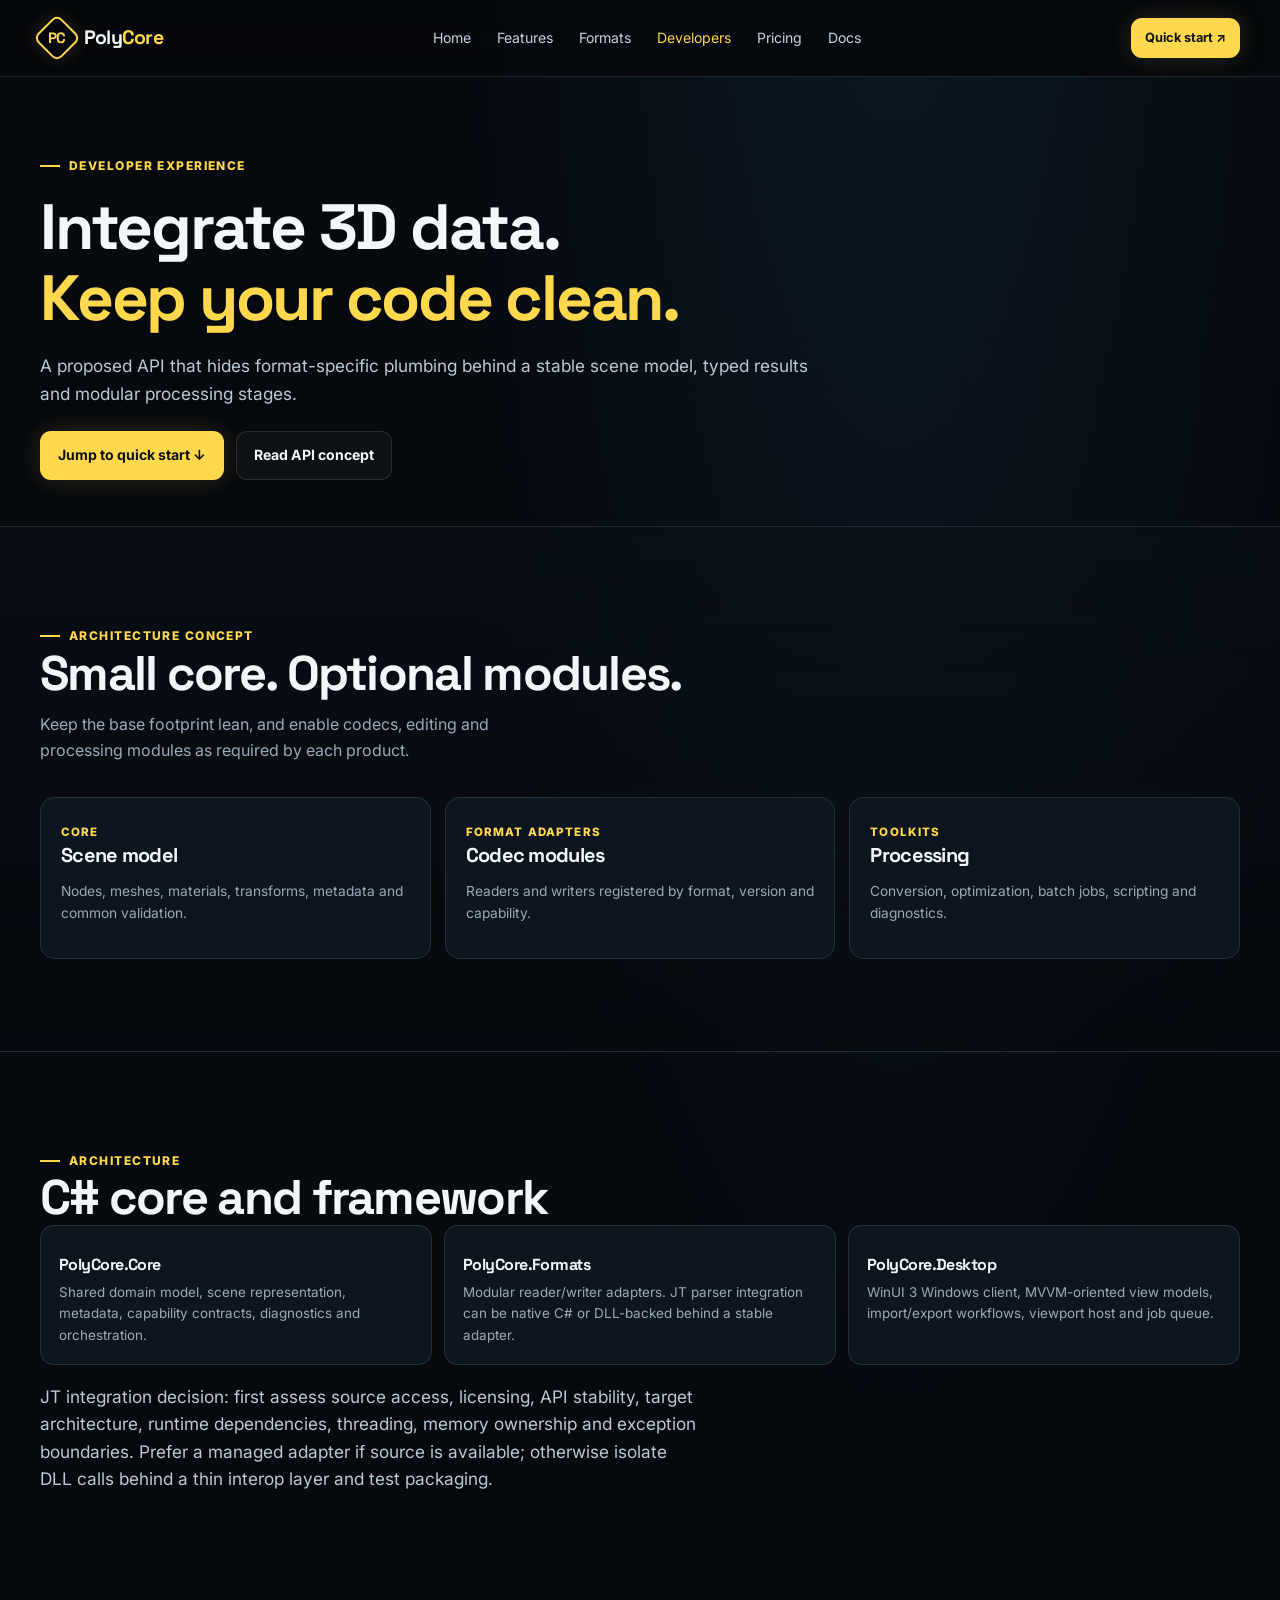
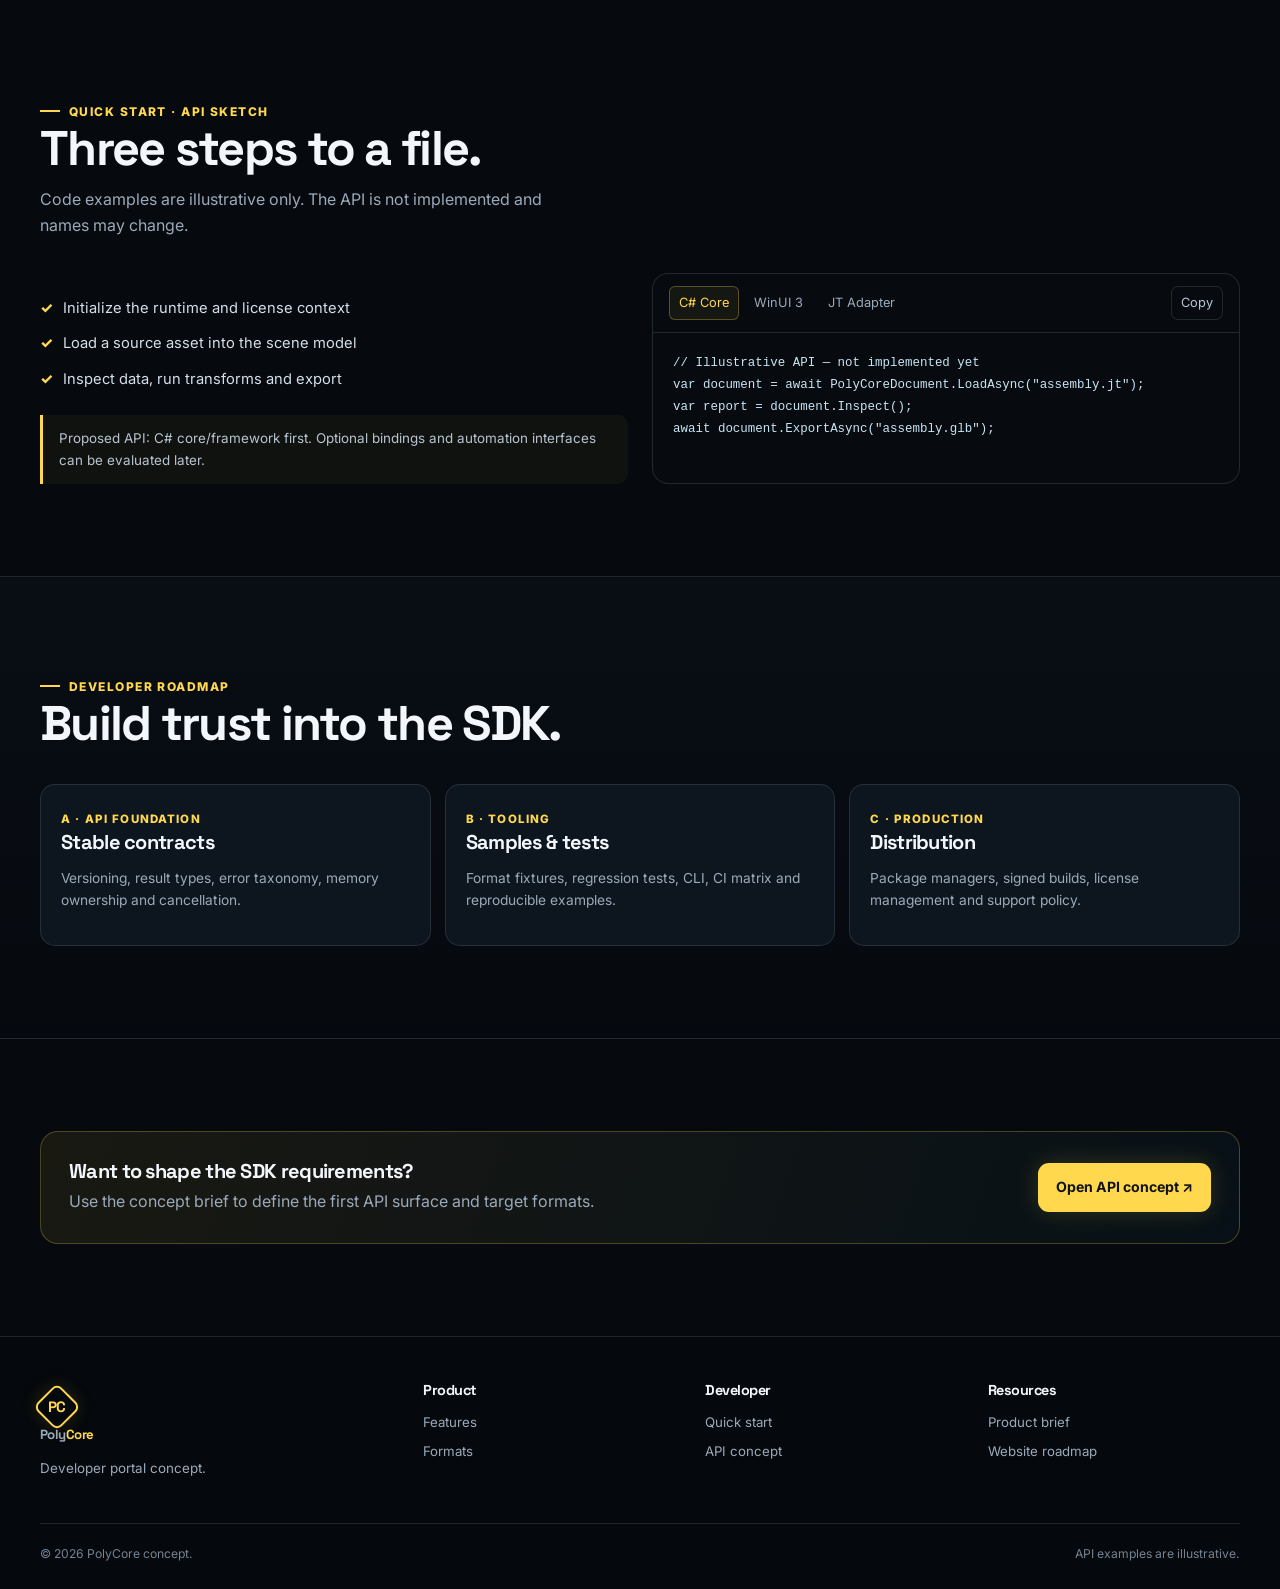
==== developers.html @ e4410fe8 "Initial commit: PolyCore concept website (extracted from public repo)" ====
<!doctype html><html lang="en"><head><meta charset="utf-8"><meta name="viewport" content="width=device-width,initial-scale=1"><title>Developers — PolyCore</title><link rel="stylesheet" href="styles.css"></head><body><header class="topbar"><div class="wrap nav"><a class="brand" href="index.html"><span class="brand-mark"><span>PC</span></span><span>Poly<span class="core">Core</span></span></a><nav class="navlinks"><a href="index.html">Home</a><a href="features.html">Features</a><a href="formats.html">Formats</a><a class="active" href="developers.html">Developers</a><a href="pricing.html">Pricing</a><a href="docs/PRODUCT-BRIEF.md">Docs</a></nav><div class="nav-actions"><a class="btn btn-primary btn-small" href="#quickstart">Quick start ↗</a><button class="menu-toggle">☰</button></div></div></header><main><section class="page-hero"><div class="wrap"><span class="eyebrow">Developer experience</span><h1>Integrate 3D data.<br><span style="color:var(--yellow)">Keep your code clean.</span></h1><p class="lead">A proposed API that hides format-specific plumbing behind a stable scene model, typed results and modular processing stages.</p><div class="hero-actions" style="margin-top:24px"><a class="btn btn-primary" href="#quickstart">Jump to quick start ↓</a><a class="btn btn-secondary" href="docs/SDK-API-CONCEPT.md">Read API concept</a></div></div></section><section class="section section-alt"><div class="wrap"><div class="section-head"><div><span class="eyebrow">Architecture concept</span><h2>Small core. Optional modules.</h2><p>Keep the base footprint lean, and enable codecs, editing and processing modules as required by each product.</p></div></div><div class="roadmap"><article class="roadmap-card"><span class="stage">Core</span><h3>Scene model</h3><p>Nodes, meshes, materials, transforms, metadata and common validation.</p></article><article class="roadmap-card"><span class="stage">Format adapters</span><h3>Codec modules</h3><p>Readers and writers registered by format, version and capability.</p></article><article class="roadmap-card"><span class="stage">Toolkits</span><h3>Processing</h3><p>Conversion, optimization, batch jobs, scripting and diagnostics.</p></article></div></div></section><section id="architecture" class="section"><div class="wrap"><span class="eyebrow">Architecture</span><h2>C# core and framework</h2><div class="mini-cards"><div class="mini-card"><h3>PolyCore.Core</h3><p>Shared domain model, scene representation, metadata, capability contracts, diagnostics and orchestration.</p></div><div class="mini-card"><h3>PolyCore.Formats</h3><p>Modular reader/writer adapters. JT parser integration can be native C# or DLL-backed behind a stable adapter.</p></div><div class="mini-card"><h3>PolyCore.Desktop</h3><p>WinUI 3 Windows client, MVVM-oriented view models, import/export workflows, viewport host and job queue.</p></div></div><p class="lead">JT integration decision: first assess source access, licensing, API stability, target architecture, runtime dependencies, threading, memory ownership and exception boundaries. Prefer a managed adapter if source is available; otherwise isolate DLL calls behind a thin interop layer and test packaging.</p></div></section><section id="quickstart" class="section"><div class="wrap"><div class="section-head"><div><span class="eyebrow">Quick start · API sketch</span><h2>Three steps to a file.</h2><p>Code examples are illustrative only. The API is not implemented and names may change.</p></div></div><div class="dev-grid"><div><ul class="check-list"><li>Initialize the runtime and license context</li><li>Load a source asset into the scene model</li><li>Inspect data, run transforms and export</li></ul><div class="note">Proposed API: C# core/framework first. Optional bindings and automation interfaces can be evaluated later.</div></div><div class="code-card"><div class="code-head"><div class="code-tabs"><button class="code-tab active" data-code-tab="csharp">C# Core</button><button class="code-tab" data-code-tab="winui">WinUI 3</button><button class="code-tab" data-code-tab="interop">JT Adapter</button></div><button class="copy-btn" data-copy="#code-csharp">Copy</button></div><pre id="code-csharp" data-code-block="csharp"><code>// Illustrative API — not implemented yet
var document = await PolyCoreDocument.LoadAsync("assembly.jt");
var report = document.Inspect();
await document.ExportAsync("assembly.glb");</code></pre><pre id="code-winui" class="hidden" data-code-block="winui"><code>// WinUI 3 ViewModel concept
[RelayCommand]
private async Task ImportAsync()
{
    var result = await _importService.LoadAsync(FilePath);
    Scene = result.Document;
}</code></pre><pre id="code-interop" class="hidden" data-code-block="interop"><code>// JT adapter concept
var result = await _jtAdapter.ImportAsync(
    stream, options, cancellationToken);
// Current code: JtFormatAdapter implements IFormatAdapter; it is source-integrated and read-only.</code></pre></div></div></div></section><section class="section section-alt"><div class="wrap"><div class="section-head"><div><span class="eyebrow">Developer roadmap</span><h2>Build trust into the SDK.</h2></div></div><div class="roadmap"><article class="roadmap-card"><span class="stage">A · API foundation</span><h3>Stable contracts</h3><p>Versioning, result types, error taxonomy, memory ownership and cancellation.</p></article><article class="roadmap-card"><span class="stage">B · Tooling</span><h3>Samples & tests</h3><p>Format fixtures, regression tests, CLI, CI matrix and reproducible examples.</p></article><article class="roadmap-card"><span class="stage">C · Production</span><h3>Distribution</h3><p>Package managers, signed builds, license management and support policy.</p></article></div></div></section><section class="section"><div class="wrap"><div class="cta-band"><div><h3>Want to shape the SDK requirements?</h3><p>Use the concept brief to define the first API surface and target formats.</p></div><a class="btn btn-primary" href="docs/SDK-API-CONCEPT.md">Open API concept ↗</a></div></div></section></main><footer class="footer"><div class="wrap"><div class="footer-grid"><div><a class="brand" href="index.html"><span class="brand-mark"><span>PC</span></span><span>Poly<span class="core">Core</span></span></a><p>Developer portal concept.</p></div><div><h4>Product</h4><a href="features.html">Features</a><a href="formats.html">Formats</a></div><div><h4>Developer</h4><a href="#quickstart">Quick start</a><a href="docs/SDK-API-CONCEPT.md">API concept</a></div><div><h4>Resources</h4><a href="docs/PRODUCT-BRIEF.md">Product brief</a><a href="docs/WEBSITE-ROADMAP.md">Website roadmap</a></div></div><div class="copyright"><span>© 2026 PolyCore concept.</span><span>API examples are illustrative.</span></div></div></footer><script src="site.js"></script></body></html>
---- styles.css ----
@import url('https://fonts.googleapis.com/css2?family=Inter:wght@400;500;600;700;800&family=Space+Grotesk:wght@500;600;700&display=swap');
:root{--bg:#06090e;--bg2:#0a1018;--panel:#0d151f;--panel2:#111d29;--line:rgba(157,183,208,.17);--text:#f3f7fb;--muted:#9baaba;--yellow:#ffd84d;--yellow2:#f6bd00;--cyan:#3edbff;--violet:#a786ff;--mint:#57e6b1;--magenta:#ff4fb7;--max:1200px;--radius:18px;--shadow:0 20px 60px rgba(0,0,0,.35)}
*{box-sizing:border-box}html{scroll-behavior:smooth}body{margin:0;background:radial-gradient(ellipse at 70% -10%,rgba(39,112,153,.16),transparent 38%),var(--bg);color:var(--text);font-family:Inter,system-ui,sans-serif;line-height:1.6}body:before{content:"";position:fixed;inset:0;pointer-events:none;opacity:.14;background-image:linear-gradient(rgba(64,148,193,.08) 1px,transparent 1px),linear-gradient(90deg,rgba(64,148,193,.08) 1px,transparent 1px);background-size:48px 48px;mask-image:linear-gradient(to bottom,black,transparent 70%);z-index:-1}a{color:inherit;text-decoration:none}img{max-width:100%;display:block}button,input,select{font:inherit}.wrap{width:min(var(--max),calc(100% - 40px));margin-inline:auto}.topbar{position:sticky;top:0;z-index:50;background:rgba(5,8,12,.82);backdrop-filter:blur(16px);border-bottom:1px solid var(--line)}.nav{height:76px;display:flex;align-items:center;justify-content:space-between;gap:24px}.brand{display:flex;align-items:center;gap:10px;font-family:'Space Grotesk',sans-serif;font-size:1.22rem;font-weight:700;letter-spacing:-.04em}.brand-mark{width:34px;height:34px;display:grid;place-items:center;border:2px solid var(--yellow);transform:rotate(45deg);border-radius:7px;box-shadow:0 0 18px rgba(255,216,77,.15)}.brand-mark span{transform:rotate(-45deg);font-weight:800;color:var(--yellow);font-size:15px}.brand .core{color:var(--yellow)}.navlinks{display:flex;gap:26px;align-items:center;color:#c7d3df;font-size:.88rem}.navlinks a{transition:color .2s}.navlinks a:hover,.navlinks a.active{color:var(--yellow)}.nav-actions{display:flex;gap:10px;align-items:center}.menu-toggle{display:none;background:transparent;border:1px solid var(--line);color:white;border-radius:10px;padding:8px 11px}.btn{display:inline-flex;align-items:center;justify-content:center;gap:9px;padding:12px 17px;border-radius:11px;border:1px solid transparent;font-size:.88rem;font-weight:700;transition:transform .2s,box-shadow .2s,background .2s;cursor:pointer}.btn:hover{transform:translateY(-2px)}.btn-primary{background:var(--yellow);color:#101217;box-shadow:0 0 24px rgba(255,216,77,.16)}.btn-primary:hover{box-shadow:0 0 28px rgba(255,216,77,.28)}.btn-secondary{border-color:var(--line);background:rgba(255,255,255,.03);color:var(--text)}.btn-secondary:hover{border-color:var(--cyan)}.btn-small{padding:9px 13px;font-size:.8rem}.eyebrow{display:inline-flex;align-items:center;gap:9px;color:var(--yellow);font-size:.75rem;font-weight:800;letter-spacing:.12em;text-transform:uppercase}.eyebrow:before{content:"";width:20px;height:2px;background:var(--yellow)}h1,h2,h3,h4{font-family:'Space Grotesk',Inter,sans-serif;line-height:1.12;letter-spacing:-.035em;margin:0}h1{font-size:clamp(2.7rem,6vw,5.5rem)}h2{font-size:clamp(1.9rem,3.8vw,3.25rem)}h3{font-size:1.25rem}.lead{font-size:1.08rem;color:#bdcad6;max-width:660px}.muted{color:var(--muted)}.section{padding:92px 0}.section-head{display:flex;align-items:end;justify-content:space-between;gap:24px;margin-bottom:34px}.section-head p{max-width:520px;margin:12px 0 0;color:var(--muted)}.hero{padding:55px 0 70px;position:relative;overflow:hidden}.hero-grid{display:grid;grid-template-columns:1.03fr .97fr;align-items:center;gap:30px;min-height:530px}.hero-copy{position:relative;z-index:2}.hero h1{margin:16px 0 10px}.hero h1 .yellow{color:var(--yellow)}.hero h1 .white{color:#fff}.hero-copy .lead{margin:20px 0 25px}.hero-actions{display:flex;gap:12px;flex-wrap:wrap}.format-chips{display:flex;gap:8px;flex-wrap:wrap;margin-top:28px}.chip{border:1px solid var(--line);padding:7px 10px;border-radius:8px;color:#c8d6e2;font-size:.72rem;font-weight:700;background:rgba(255,255,255,.025)}.chip b{color:var(--cyan)}.hero-art{position:relative;min-height:380px;display:flex;align-items:center;justify-content:center}.hero-art img{width:120%;max-width:700px;position:relative;z-index:1;filter:drop-shadow(0 28px 32px rgba(0,0,0,.4));margin-left:-8%;object-fit:contain}
.hero-art img[src*=transparent]{filter:drop-shadow(0 24px 34px rgba(0,0,0,.52)) drop-shadow(0 0 26px rgba(53,217,244,.12))}
.architecture-art{background:radial-gradient(ellipse at center,rgba(53,217,244,.08),transparent 65%);}
.architecture-art img{background:transparent;object-fit:contain;max-height:480px;}.hero-art:after{content:"";position:absolute;bottom:12%;left:5%;right:3%;height:130px;background:radial-gradient(ellipse,rgba(62,219,255,.14),transparent 70%);filter:blur(20px)}.floating-label{position:absolute;z-index:2;border:1px solid rgba(255,216,77,.32);background:rgba(10,15,22,.82);backdrop-filter:blur(12px);border-radius:12px;padding:13px 15px;font-size:.78rem;box-shadow:var(--shadow)}.floating-label strong{display:block;color:var(--yellow);margin-bottom:3px}.label-one{right:0;top:7%}.label-two{left:2%;bottom:5%}.section-alt{background:linear-gradient(180deg,rgba(11,17,25,.65),rgba(7,10,15,.35));border-block:1px solid var(--line)}.cards{display:grid;grid-template-columns:repeat(3,1fr);gap:16px}.feature-card{position:relative;border:1px solid var(--line);border-radius:var(--radius);background:linear-gradient(145deg,rgba(15,24,35,.94),rgba(8,12,18,.92));overflow:hidden;min-height:280px;transition:border-color .25s,transform .25s}.feature-card:hover{border-color:rgba(255,216,77,.45);transform:translateY(-4px)}.feature-card .card-image{height:160px;overflow:hidden;background:radial-gradient(circle at 50% 50%,rgba(31,77,104,.25),transparent 70%);display:flex;align-items:center;justify-content:center}.feature-card .card-image img{width:100%;height:100%;object-fit:contain;padding:8px}.feature-card .card-body{padding:20px}.feature-card h3{margin-bottom:9px}.feature-card p{margin:0;color:var(--muted);font-size:.88rem}.feature-card .learn{display:inline-flex;margin-top:15px;color:var(--yellow);font-size:.82rem;font-weight:700}.split{display:grid;grid-template-columns:1fr 1fr;gap:42px;align-items:center}.showcase-panel{border:1px solid var(--line);border-radius:22px;background:linear-gradient(145deg,#0b121b,#080b10);padding:18px;box-shadow:var(--shadow);overflow:hidden}.showcase-panel img{border-radius:12px;width:100%;object-fit:contain}.showcase-panel .image-caption{display:flex;justify-content:space-between;gap:10px;color:var(--muted);font-size:.78rem;margin-top:12px}.check-list{list-style:none;padding:0;margin:24px 0;display:grid;gap:12px}.check-list li{display:flex;gap:10px;color:#d4dfe8;font-size:.92rem}.check-list li:before{content:"✓";color:var(--yellow);font-weight:800}.stats{display:grid;grid-template-columns:repeat(4,1fr);border:1px solid var(--line);border-radius:16px;overflow:hidden;background:rgba(255,255,255,.025)}.stat{padding:24px;border-right:1px solid var(--line)}.stat:last-child{border:0}.stat strong{display:block;font:700 1.8rem 'Space Grotesk';color:var(--yellow)}.stat span{color:var(--muted);font-size:.82rem}.pricing-grid{display:grid;grid-template-columns:repeat(4,1fr);gap:14px}.price-card{border:1px solid var(--line);border-radius:18px;padding:24px;background:linear-gradient(150deg,rgba(16,25,36,.95),rgba(8,12,18,.95));position:relative}.price-card.popular{border-color:rgba(255,216,77,.7);box-shadow:0 0 30px rgba(255,216,77,.08)}.price-card .tier{color:var(--yellow);font-weight:800;font-size:.8rem;letter-spacing:.08em;text-transform:uppercase}.price-card .price{font:700 2rem 'Space Grotesk';margin:16px 0 4px}.price-card .price small{font:500 .8rem Inter;color:var(--muted)}.price-card p{color:var(--muted);font-size:.86rem;min-height:42px}.price-card ul{list-style:none;padding:0;margin:20px 0;display:grid;gap:9px;color:#cdd8e2;font-size:.83rem}.price-card li:before{content:"✓";color:var(--mint);margin-right:8px}.price-card .btn{width:100%}.tag{position:absolute;right:16px;top:15px;border:1px solid rgba(255,216,77,.4);color:var(--yellow);border-radius:20px;padding:4px 8px;font-size:.65rem}.cta-band{padding:28px;border:1px solid rgba(255,216,77,.25);border-radius:18px;background:linear-gradient(110deg,rgba(255,216,77,.08),rgba(62,219,255,.04));display:flex;justify-content:space-between;align-items:center;gap:24px}.cta-band h3{margin-bottom:7px}.cta-band p{margin:0;color:var(--muted)}.footer{padding:45px 0 25px;border-top:1px solid var(--line);background:#05080c}.footer-grid{display:grid;grid-template-columns:1.4fr repeat(3,1fr);gap:30px}.footer p{color:var(--muted);font-size:.84rem;max-width:300px}.footer h4{font-size:.9rem;margin-bottom:14px}.footer a{display:block;color:var(--muted);font-size:.83rem;margin:8px 0}.footer a:hover{color:var(--yellow)}.copyright{display:flex;justify-content:space-between;gap:20px;border-top:1px solid var(--line);margin-top:30px;padding-top:20px;color:#748392;font-size:.76rem}.page-hero{padding:72px 0 46px}.page-hero h1{font-size:clamp(2.4rem,5vw,4.4rem);margin:16px 0}.page-hero .lead{max-width:780px}.filter-bar{display:flex;gap:10px;flex-wrap:wrap;align-items:center;padding:16px;border:1px solid var(--line);border-radius:14px;background:var(--panel);margin-bottom:20px}.filter-bar input,.filter-bar select{background:#080e15;color:var(--text);border:1px solid var(--line);padding:10px 12px;border-radius:9px;outline:none}.filter-bar input:focus,.filter-bar select:focus{border-color:var(--cyan)}.filter-bar input{min-width:230px;flex:1}.matrix-wrap{overflow:auto;border:1px solid var(--line);border-radius:15px;background:rgba(9,14,20,.9)}table{border-collapse:collapse;width:100%;min-width:860px}th,td{text-align:left;padding:14px 16px;border-bottom:1px solid var(--line);font-size:.82rem}th{position:sticky;top:0;background:#101923;color:#c8d5e0;font-size:.72rem;text-transform:uppercase;letter-spacing:.06em}td{color:#cbd7e1}.format-name{font-weight:700;color:#fff}.format-ext{font-family:monospace;color:var(--cyan)}.support{display:inline-flex;align-items:center;gap:6px;border-radius:6px;padding:4px 7px;font-size:.7rem;font-weight:700}.support.yes{background:rgba(87,230,177,.1);color:var(--mint)}.support.partial{background:rgba(255,216,77,.1);color:var(--yellow)}.support.plan{background:rgba(167,134,255,.1);color:var(--violet)}.support.no{background:rgba(255,255,255,.04);color:#81909e}.note{border-left:3px solid var(--yellow);padding:13px 16px;background:rgba(255,216,77,.045);border-radius:0 10px 10px 0;color:#b8c5d0;font-size:.84rem}.dev-grid{display:grid;grid-template-columns:1fr 1fr;gap:24px;align-items:stretch}.code-card{border:1px solid var(--line);border-radius:16px;overflow:hidden;background:#070b10}.code-head{display:flex;justify-content:space-between;align-items:center;padding:12px 16px;border-bottom:1px solid var(--line);color:#b8c6d3;font-size:.8rem}.code-tabs{display:flex;gap:5px}.code-tab{background:transparent;color:var(--muted);border:1px solid transparent;padding:6px 9px;border-radius:6px;cursor:pointer}.code-tab.active{border-color:rgba(255,216,77,.3);color:var(--yellow);background:rgba(255,216,77,.06)}pre{margin:0;padding:20px;overflow:auto;color:#c8e4f3;font-size:.78rem;line-height:1.75}code{font-family:ui-monospace,SFMono-Regular,Menlo,monospace}.copy-btn{background:transparent;border:1px solid var(--line);color:#b8c6d3;padding:6px 9px;border-radius:7px;cursor:pointer}.copy-btn:hover{border-color:var(--cyan)}.roadmap{display:grid;grid-template-columns:repeat(3,1fr);gap:14px}.roadmap-card{border:1px solid var(--line);border-radius:15px;padding:20px;background:var(--panel)}.roadmap-card .stage{color:var(--yellow);font-size:.72rem;font-weight:800;letter-spacing:.1em;text-transform:uppercase}.roadmap-card p{color:var(--muted);font-size:.86rem}.faq{display:grid;gap:10px}.faq details{border:1px solid var(--line);background:var(--panel);border-radius:12px;padding:16px}.faq summary{cursor:pointer;font-weight:700}.faq details p{color:var(--muted);margin:10px 0 0;font-size:.86rem}.badge{display:inline-block;border:1px solid var(--line);border-radius:50px;padding:4px 9px;font-size:.7rem;color:var(--muted)}.icon-box{width:42px;height:42px;border:1px solid rgba(255,216,77,.28);border-radius:12px;display:grid;place-items:center;color:var(--yellow);font-size:1.15rem;background:rgba(255,216,77,.04)}.mini-cards{display:grid;grid-template-columns:repeat(3,1fr);gap:12px}.mini-card{padding:18px;border:1px solid var(--line);border-radius:14px;background:var(--panel)}.mini-card h3{font-size:1rem;margin:12px 0 8px}.mini-card p{margin:0;color:var(--muted);font-size:.84rem}.mobile-nav-open .navlinks{display:flex}.hidden{display:none!important}
@media(max-width:950px){.navlinks{gap:15px}.hero-grid{grid-template-columns:1fr;min-height:0}.hero-art{min-height:320px;margin-top:-25px}.hero-art img{width:100%;margin:0}.cards{grid-template-columns:repeat(2,1fr)}.pricing-grid{grid-template-columns:repeat(2,1fr)}.split,.dev-grid{grid-template-columns:1fr}.stats{grid-template-columns:repeat(2,1fr)}.stat:nth-child(2){border-right:0}.stat:nth-child(-n+2){border-bottom:1px solid var(--line)}.footer-grid{grid-template-columns:repeat(2,1fr)}}
@media(max-width:680px){.wrap{width:min(var(--max),calc(100% - 28px))}.nav{height:66px}.navlinks{display:none;position:absolute;top:66px;left:0;right:0;padding:18px;background:#070b10;border-bottom:1px solid var(--line);flex-direction:column;align-items:flex-start}.navlinks a{padding:8px 0}.menu-toggle{display:block}.nav-actions .btn{display:none}.hero{padding:42px 0}.hero-grid{gap:8px}.hero-art{min-height:230px}.floating-label{font-size:.66rem;padding:9px}.label-one{right:0;top:0}.label-two{left:0;bottom:0}.section{padding:62px 0}.section-head{display:block}.cards,.pricing-grid,.roadmap,.mini-cards{grid-template-columns:1fr}.feature-card{min-height:0}.feature-card .card-image{height:150px}.split{gap:25px}.stats{grid-template-columns:1fr 1fr}.stat{padding:16px}.cta-band{display:block}.cta-band .btn{margin-top:18px}.footer-grid{grid-template-columns:1fr 1fr;gap:20px}.copyright{flex-direction:column}.page-hero{padding:48px 0 32px}.filter-bar input{min-width:100%}.filter-bar select{flex:1}.price-card{padding:20px}}

/* Product visual gallery: transparent cutouts + restrained UI illustration panels */
.feature-gallery-section .section-head{align-items:end}
.visual-grid{display:grid;grid-template-columns:repeat(4,minmax(0,1fr));gap:16px}
.visual-tile{border:1px solid var(--line);border-radius:var(--radius);background:linear-gradient(145deg,rgba(16,25,36,.94),rgba(8,12,18,.96));overflow:hidden;min-width:0;transition:transform .22s,border-color .22s,box-shadow .22s}
.visual-tile:hover{transform:translateY(-4px);border-color:rgba(255,216,77,.42);box-shadow:0 16px 38px rgba(0,0,0,.22)}
.visual-tile-large{grid-column:span 2;grid-row:span 2}
.visual-art{height:190px;display:flex;align-items:center;justify-content:center;overflow:hidden;background:radial-gradient(ellipse at center,rgba(29,75,102,.24),transparent 72%)}
.visual-tile-large .visual-art{height:280px}
.visual-art img{width:100%;height:100%;object-fit:contain;padding:12px}
.visual-art.transparent-art{background:radial-gradient(ellipse at 50% 55%,rgba(255,216,77,.07),rgba(31,66,94,.14) 38%,transparent 74%)}
.visual-art.transparent-art img{padding:0;filter:drop-shadow(0 15px 25px rgba(0,0,0,.28))}
.visual-copy{padding:17px 18px 19px}
.visual-tag{display:inline-flex;font-size:.67rem;text-transform:uppercase;letter-spacing:.13em;color:var(--cyan);font-weight:800;margin-bottom:8px}
.visual-copy h3{margin:0 0 7px;font-size:1.05rem}
.visual-copy p{margin:0;color:var(--muted);font-size:.82rem;line-height:1.55}
.visual-note{font-size:.75rem;color:var(--muted);margin-top:15px}
.feature-visual-intro{display:grid;grid-template-columns:.8fr 1.2fr;gap:35px;align-items:center}
.feature-visual-stage{position:relative;min-height:350px;display:flex;align-items:center;justify-content:center;background:radial-gradient(ellipse at center,rgba(34,96,122,.19),transparent 70%)}
.feature-visual-stage img{width:100%;height:auto;max-height:390px;object-fit:contain;filter:drop-shadow(0 18px 40px rgba(0,0,0,.4))}
.feature-visual-copy p{max-width:530px;color:var(--muted)}
@media(max-width:900px){.visual-grid{grid-template-columns:repeat(2,minmax(0,1fr))}.visual-tile-large{grid-column:span 2;grid-row:auto}.visual-tile-large .visual-art{height:240px}.feature-visual-intro{grid-template-columns:1fr;gap:12px}.feature-visual-stage{min-height:240px}}
@media(max-width:560px){.visual-grid{grid-template-columns:1fr}.visual-tile-large{grid-column:span 1}.visual-art,.visual-tile-large .visual-art{height:210px}.feature-visual-stage img{max-height:280px}}
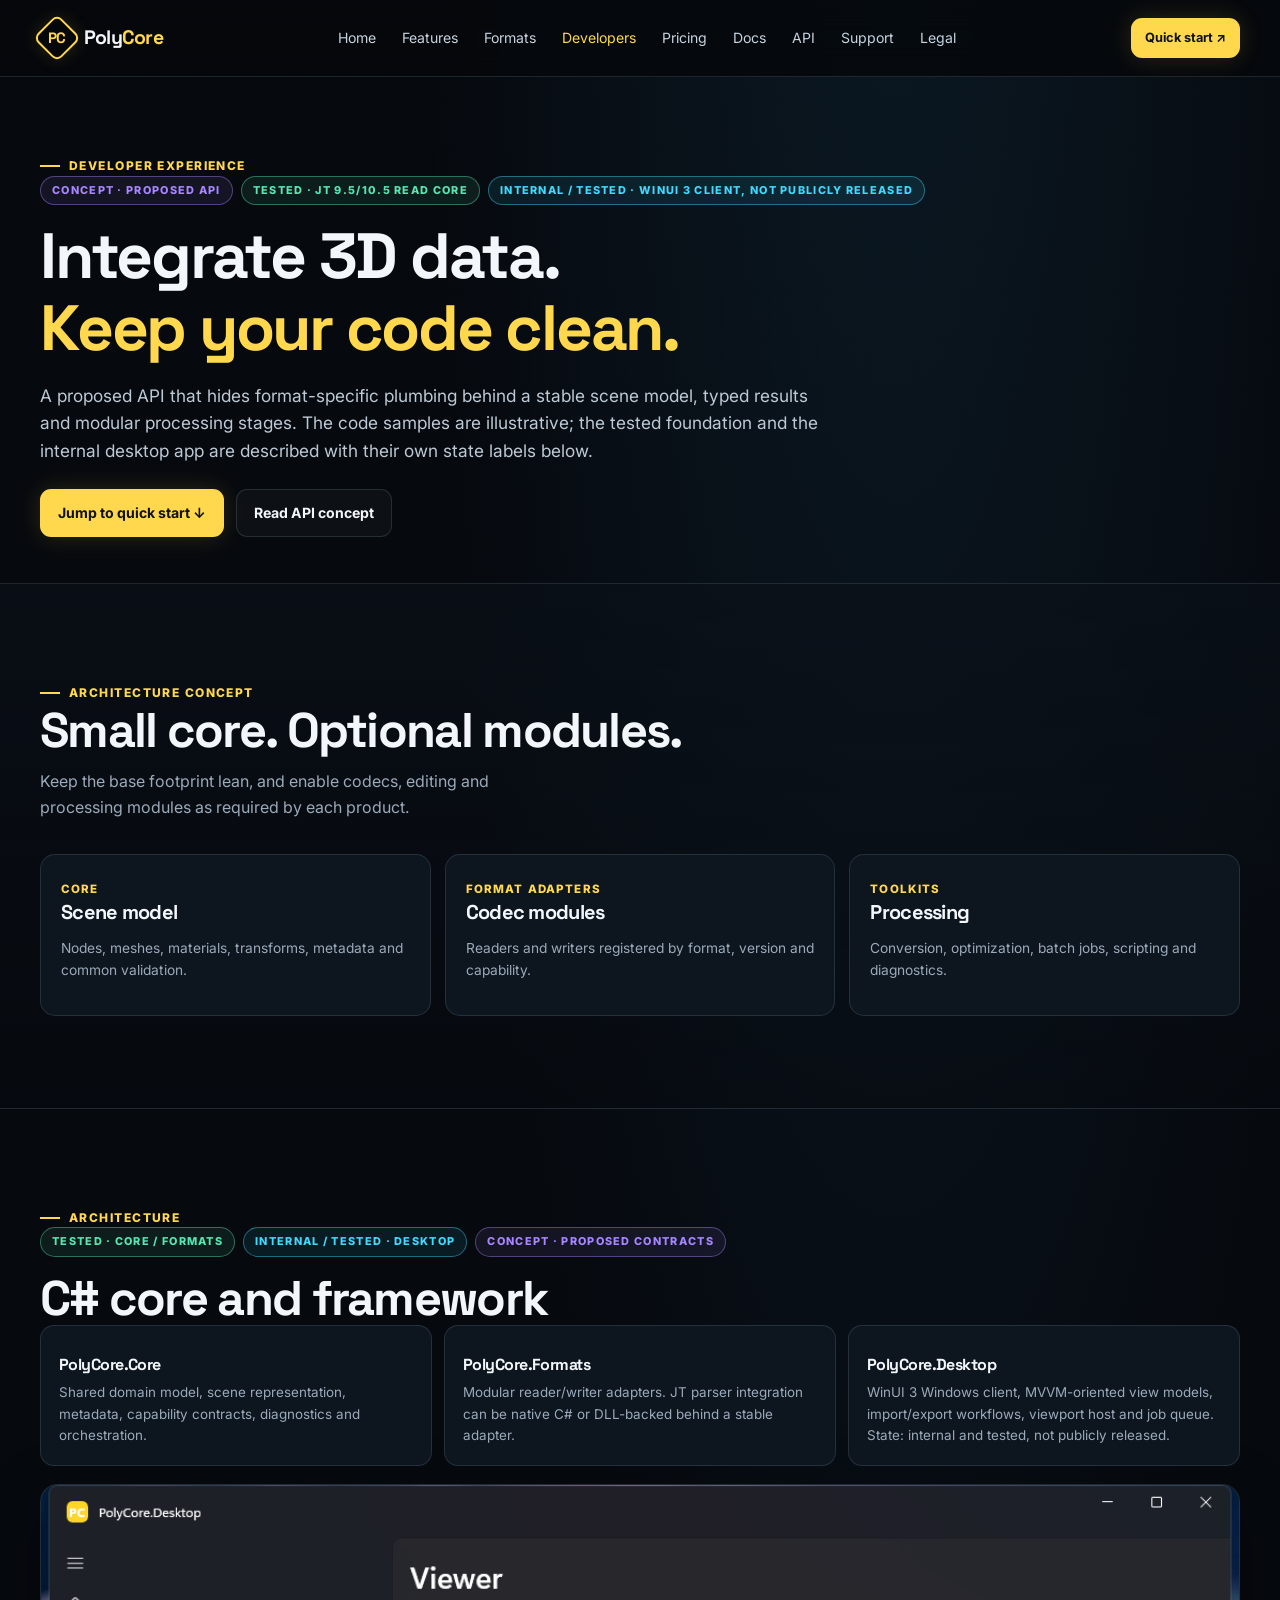
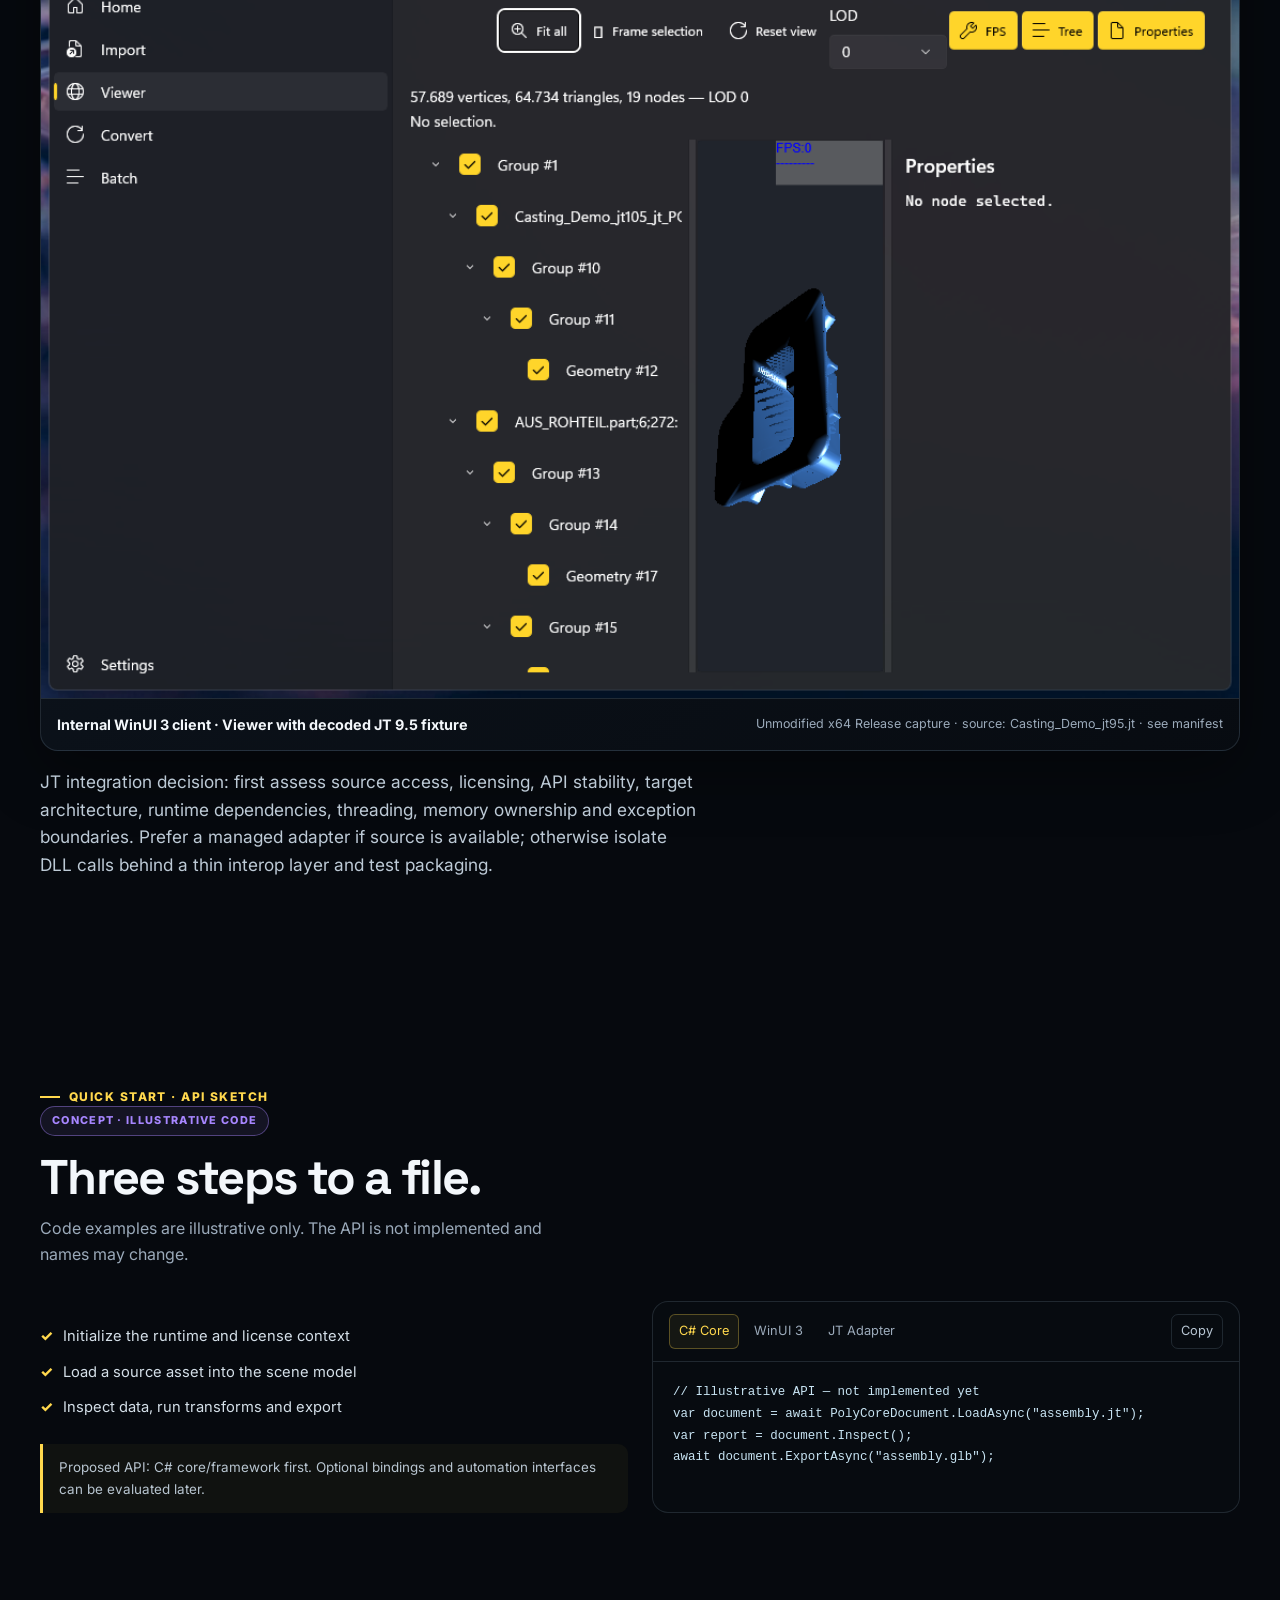
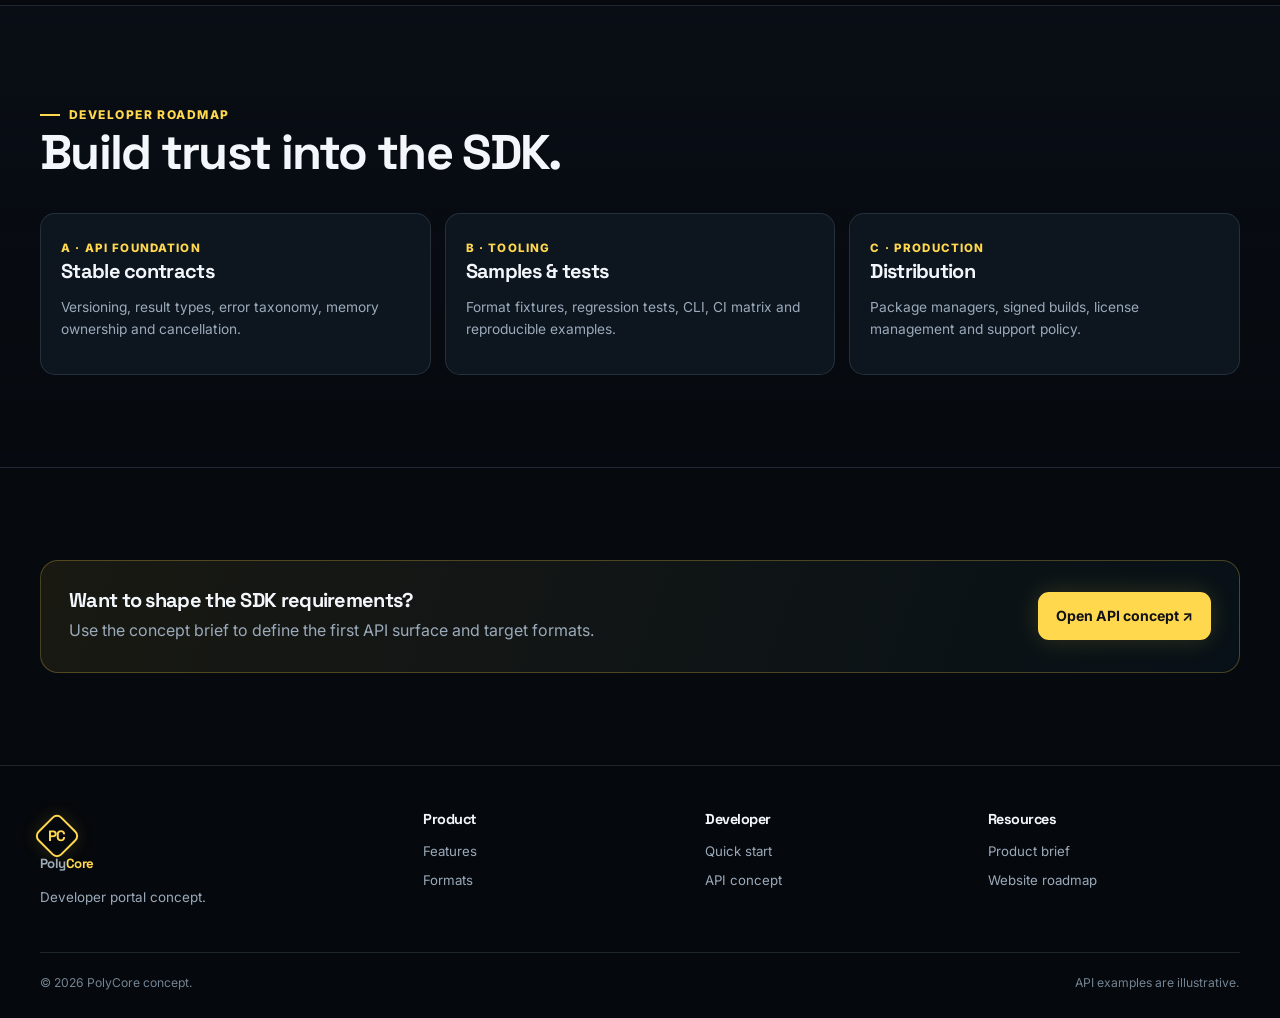
==== commit 9bda985f: "docs(site): publish real-evidence truthful pages (task 10) Co-authored-by: sisyphus-dev-ai <sisyphus" ====
--- a/developers.html
+++ b/developers.html
@@ -1,4 +1,4 @@
-<!doctype html><html lang="en"><head><meta charset="utf-8"><meta name="viewport" content="width=device-width,initial-scale=1"><title>Developers — PolyCore</title><link rel="stylesheet" href="styles.css"></head><body><header class="topbar"><div class="wrap nav"><a class="brand" href="index.html"><span class="brand-mark"><span>PC</span></span><span>Poly<span class="core">Core</span></span></a><nav class="navlinks"><a href="index.html">Home</a><a href="features.html">Features</a><a href="formats.html">Formats</a><a class="active" href="developers.html">Developers</a><a href="pricing.html">Pricing</a><a href="docs/PRODUCT-BRIEF.md">Docs</a></nav><div class="nav-actions"><a class="btn btn-primary btn-small" href="#quickstart">Quick start ↗</a><button class="menu-toggle">☰</button></div></div></header><main><section class="page-hero"><div class="wrap"><span class="eyebrow">Developer experience</span><h1>Integrate 3D data.<br><span style="color:var(--yellow)">Keep your code clean.</span></h1><p class="lead">A proposed API that hides format-specific plumbing behind a stable scene model, typed results and modular processing stages.</p><div class="hero-actions" style="margin-top:24px"><a class="btn btn-primary" href="#quickstart">Jump to quick start ↓</a><a class="btn btn-secondary" href="docs/SDK-API-CONCEPT.md">Read API concept</a></div></div></section><section class="section section-alt"><div class="wrap"><div class="section-head"><div><span class="eyebrow">Architecture concept</span><h2>Small core. Optional modules.</h2><p>Keep the base footprint lean, and enable codecs, editing and processing modules as required by each product.</p></div></div><div class="roadmap"><article class="roadmap-card"><span class="stage">Core</span><h3>Scene model</h3><p>Nodes, meshes, materials, transforms, metadata and common validation.</p></article><article class="roadmap-card"><span class="stage">Format adapters</span><h3>Codec modules</h3><p>Readers and writers registered by format, version and capability.</p></article><article class="roadmap-card"><span class="stage">Toolkits</span><h3>Processing</h3><p>Conversion, optimization, batch jobs, scripting and diagnostics.</p></article></div></div></section><section id="architecture" class="section"><div class="wrap"><span class="eyebrow">Architecture</span><h2>C# core and framework</h2><div class="mini-cards"><div class="mini-card"><h3>PolyCore.Core</h3><p>Shared domain model, scene representation, metadata, capability contracts, diagnostics and orchestration.</p></div><div class="mini-card"><h3>PolyCore.Formats</h3><p>Modular reader/writer adapters. JT parser integration can be native C# or DLL-backed behind a stable adapter.</p></div><div class="mini-card"><h3>PolyCore.Desktop</h3><p>WinUI 3 Windows client, MVVM-oriented view models, import/export workflows, viewport host and job queue.</p></div></div><p class="lead">JT integration decision: first assess source access, licensing, API stability, target architecture, runtime dependencies, threading, memory ownership and exception boundaries. Prefer a managed adapter if source is available; otherwise isolate DLL calls behind a thin interop layer and test packaging.</p></div></section><section id="quickstart" class="section"><div class="wrap"><div class="section-head"><div><span class="eyebrow">Quick start · API sketch</span><h2>Three steps to a file.</h2><p>Code examples are illustrative only. The API is not implemented and names may change.</p></div></div><div class="dev-grid"><div><ul class="check-list"><li>Initialize the runtime and license context</li><li>Load a source asset into the scene model</li><li>Inspect data, run transforms and export</li></ul><div class="note">Proposed API: C# core/framework first. Optional bindings and automation interfaces can be evaluated later.</div></div><div class="code-card"><div class="code-head"><div class="code-tabs"><button class="code-tab active" data-code-tab="csharp">C# Core</button><button class="code-tab" data-code-tab="winui">WinUI 3</button><button class="code-tab" data-code-tab="interop">JT Adapter</button></div><button class="copy-btn" data-copy="#code-csharp">Copy</button></div><pre id="code-csharp" data-code-block="csharp"><code>// Illustrative API — not implemented yet
+<!doctype html><html lang="en"><head><meta charset="utf-8"><meta name="viewport" content="width=device-width,initial-scale=1"><title>Developers — PolyCore</title><link rel="stylesheet" href="styles.css"></head><body><header class="topbar"><div class="wrap nav"><a class="brand" href="index.html"><span class="brand-mark"><span>PC</span></span><span>Poly<span class="core">Core</span></span></a><nav class="navlinks"><a href="index.html">Home</a><a href="features.html">Features</a><a href="formats.html">Formats</a><a class="active" href="developers.html">Developers</a><a href="pricing.html">Pricing</a><a href="docs/PRODUCT-BRIEF.md">Docs</a><a href="docs/SDK-API-CONCEPT.md">API</a><a href="docs/SUPPORT.md">Support</a><a href="docs/LEGAL-PLACEHOLDER.md">Legal</a></nav><div class="nav-actions"><a class="btn btn-primary btn-small" href="#quickstart">Quick start ↗</a><button class="menu-toggle">☰</button></div></div></header><main><section class="page-hero"><div class="wrap"><span class="eyebrow">Developer experience</span><div class="state-row"><span class="state-label state-concept">Concept · proposed API</span><span class="state-label state-tested">Tested · JT 9.5/10.5 read core</span><span class="state-label state-internal">Internal / Tested · WinUI 3 client, not publicly released</span></div><h1>Integrate 3D data.<br><span style="color:var(--yellow)">Keep your code clean.</span></h1><p class="lead">A proposed API that hides format-specific plumbing behind a stable scene model, typed results and modular processing stages. The code samples are illustrative; the tested foundation and the internal desktop app are described with their own state labels below.</p><div class="hero-actions" style="margin-top:24px"><a class="btn btn-primary" href="#quickstart">Jump to quick start ↓</a><a class="btn btn-secondary" href="docs/SDK-API-CONCEPT.md">Read API concept</a></div></div></section><section class="section section-alt"><div class="wrap"><div class="section-head"><div><span class="eyebrow">Architecture concept</span><h2>Small core. Optional modules.</h2><p>Keep the base footprint lean, and enable codecs, editing and processing modules as required by each product.</p></div></div><div class="roadmap"><article class="roadmap-card"><span class="stage">Core</span><h3>Scene model</h3><p>Nodes, meshes, materials, transforms, metadata and common validation.</p></article><article class="roadmap-card"><span class="stage">Format adapters</span><h3>Codec modules</h3><p>Readers and writers registered by format, version and capability.</p></article><article class="roadmap-card"><span class="stage">Toolkits</span><h3>Processing</h3><p>Conversion, optimization, batch jobs, scripting and diagnostics.</p></article></div></div></section><section id="architecture" class="section"><div class="wrap"><span class="eyebrow">Architecture</span><div class="state-row"><span class="state-label state-tested">Tested · Core / Formats</span><span class="state-label state-internal">Internal / Tested · Desktop</span><span class="state-label state-concept">Concept · proposed contracts</span></div><h2>C# core and framework</h2><div class="mini-cards"><div class="mini-card"><h3>PolyCore.Core</h3><p>Shared domain model, scene representation, metadata, capability contracts, diagnostics and orchestration.</p></div><div class="mini-card"><h3>PolyCore.Formats</h3><p>Modular reader/writer adapters. JT parser integration can be native C# or DLL-backed behind a stable adapter.</p></div><div class="mini-card"><h3>PolyCore.Desktop</h3><p>WinUI 3 Windows client, MVVM-oriented view models, import/export workflows, viewport host and job queue. State: internal and tested, not publicly released.</p></div></div><figure class="real-shot" style="margin-top:18px"><img src="assets/polycore-viewer-jt95-real.png" alt="Real screenshot of the internal WinUI 3 desktop Viewer with a decoded JT 9.5 fixture"><figcaption><strong>Internal WinUI 3 client · Viewer with decoded JT 9.5 fixture</strong><span>Unmodified x64 Release capture · source: Casting_Demo_jt95.jt · see <a href="assets/SCREENSHOT-MANIFEST.txt">manifest</a></span></figcaption></figure><p class="lead">JT integration decision: first assess source access, licensing, API stability, target architecture, runtime dependencies, threading, memory ownership and exception boundaries. Prefer a managed adapter if source is available; otherwise isolate DLL calls behind a thin interop layer and test packaging.</p></div></section><section id="quickstart" class="section"><div class="wrap"><div class="section-head"><div><span class="eyebrow">Quick start · API sketch</span><div class="state-row"><span class="state-label state-concept">Concept · illustrative code</span></div><h2>Three steps to a file.</h2><p>Code examples are illustrative only. The API is not implemented and names may change.</p></div></div><div class="dev-grid"><div><ul class="check-list"><li>Initialize the runtime and license context</li><li>Load a source asset into the scene model</li><li>Inspect data, run transforms and export</li></ul><div class="note">Proposed API: C# core/framework first. Optional bindings and automation interfaces can be evaluated later.</div></div><div class="code-card"><div class="code-head"><div class="code-tabs"><button class="code-tab active" data-code-tab="csharp">C# Core</button><button class="code-tab" data-code-tab="winui">WinUI 3</button><button class="code-tab" data-code-tab="interop">JT Adapter</button></div><button class="copy-btn" data-copy="#code-csharp">Copy</button></div><pre id="code-csharp" data-code-block="csharp"><code>// Illustrative API — not implemented yet
 var document = await PolyCoreDocument.LoadAsync("assembly.jt");
 var report = document.Inspect();
 await document.ExportAsync("assembly.glb");</code></pre><pre id="code-winui" class="hidden" data-code-block="winui"><code>// WinUI 3 ViewModel concept
--- a/styles.css
+++ b/styles.css
@@ -29,3 +29,23 @@
 .feature-visual-copy p{max-width:530px;color:var(--muted)}
 @media(max-width:900px){.visual-grid{grid-template-columns:repeat(2,minmax(0,1fr))}.visual-tile-large{grid-column:span 2;grid-row:auto}.visual-tile-large .visual-art{height:240px}.feature-visual-intro{grid-template-columns:1fr;gap:12px}.feature-visual-stage{min-height:240px}}
 @media(max-width:560px){.visual-grid{grid-template-columns:1fr}.visual-tile-large{grid-column:span 1}.visual-art,.visual-tile-large .visual-art{height:210px}.feature-visual-stage img{max-height:280px}}
+
+/* Evidence state labels: concept / internal / tested / planned / released */
+.state-label{display:inline-flex;align-items:center;gap:6px;max-width:100%;font-size:.68rem;font-weight:800;letter-spacing:.12em;text-transform:uppercase;padding:5px 11px;border-radius:999px;border:1px solid var(--line)}
+.state-concept{color:var(--violet);border-color:rgba(167,134,255,.42);background:rgba(167,134,255,.09)}
+.state-internal{color:var(--cyan);border-color:rgba(62,219,255,.42);background:rgba(62,219,255,.09)}
+.state-tested{color:var(--mint);border-color:rgba(87,230,177,.42);background:rgba(87,230,177,.09)}
+.state-planned{color:var(--yellow);border-color:rgba(255,216,77,.42);background:rgba(255,216,77,.09)}
+.state-released{color:var(--mint);border-color:rgba(87,230,177,.6);background:rgba(87,230,177,.14)}
+.state-row{display:flex;flex-wrap:wrap;gap:8px;align-items:center;margin-bottom:14px}
+
+/* Real app evidence panels (unmodified screen captures; see assets/SCREENSHOT-MANIFEST.txt) */
+.real-shot{margin:0;border:1px solid var(--line);border-radius:var(--radius);background:linear-gradient(145deg,rgba(15,24,35,.94),rgba(8,12,18,.96));overflow:hidden;box-shadow:var(--shadow)}
+.real-shot img{width:100%;height:auto;display:block;background:#0a1018}
+.real-shot figcaption{display:flex;flex-wrap:wrap;gap:8px 14px;align-items:center;justify-content:space-between;padding:14px 16px;border-top:1px solid var(--line)}
+.real-shot figcaption strong{font-size:.9rem}
+.real-shot figcaption span{font-size:.78rem;color:var(--muted)}
+.real-shot-grid{display:grid;grid-template-columns:repeat(2,minmax(0,1fr));gap:18px}
+.real-shot-grid .real-shot:first-child{grid-column:1/-1}
+.evidence-note{font-size:.78rem;color:var(--muted);margin-top:14px}
+@media(max-width:900px){.real-shot-grid{grid-template-columns:1fr}.real-shot-grid .real-shot:first-child{grid-column:auto}}
